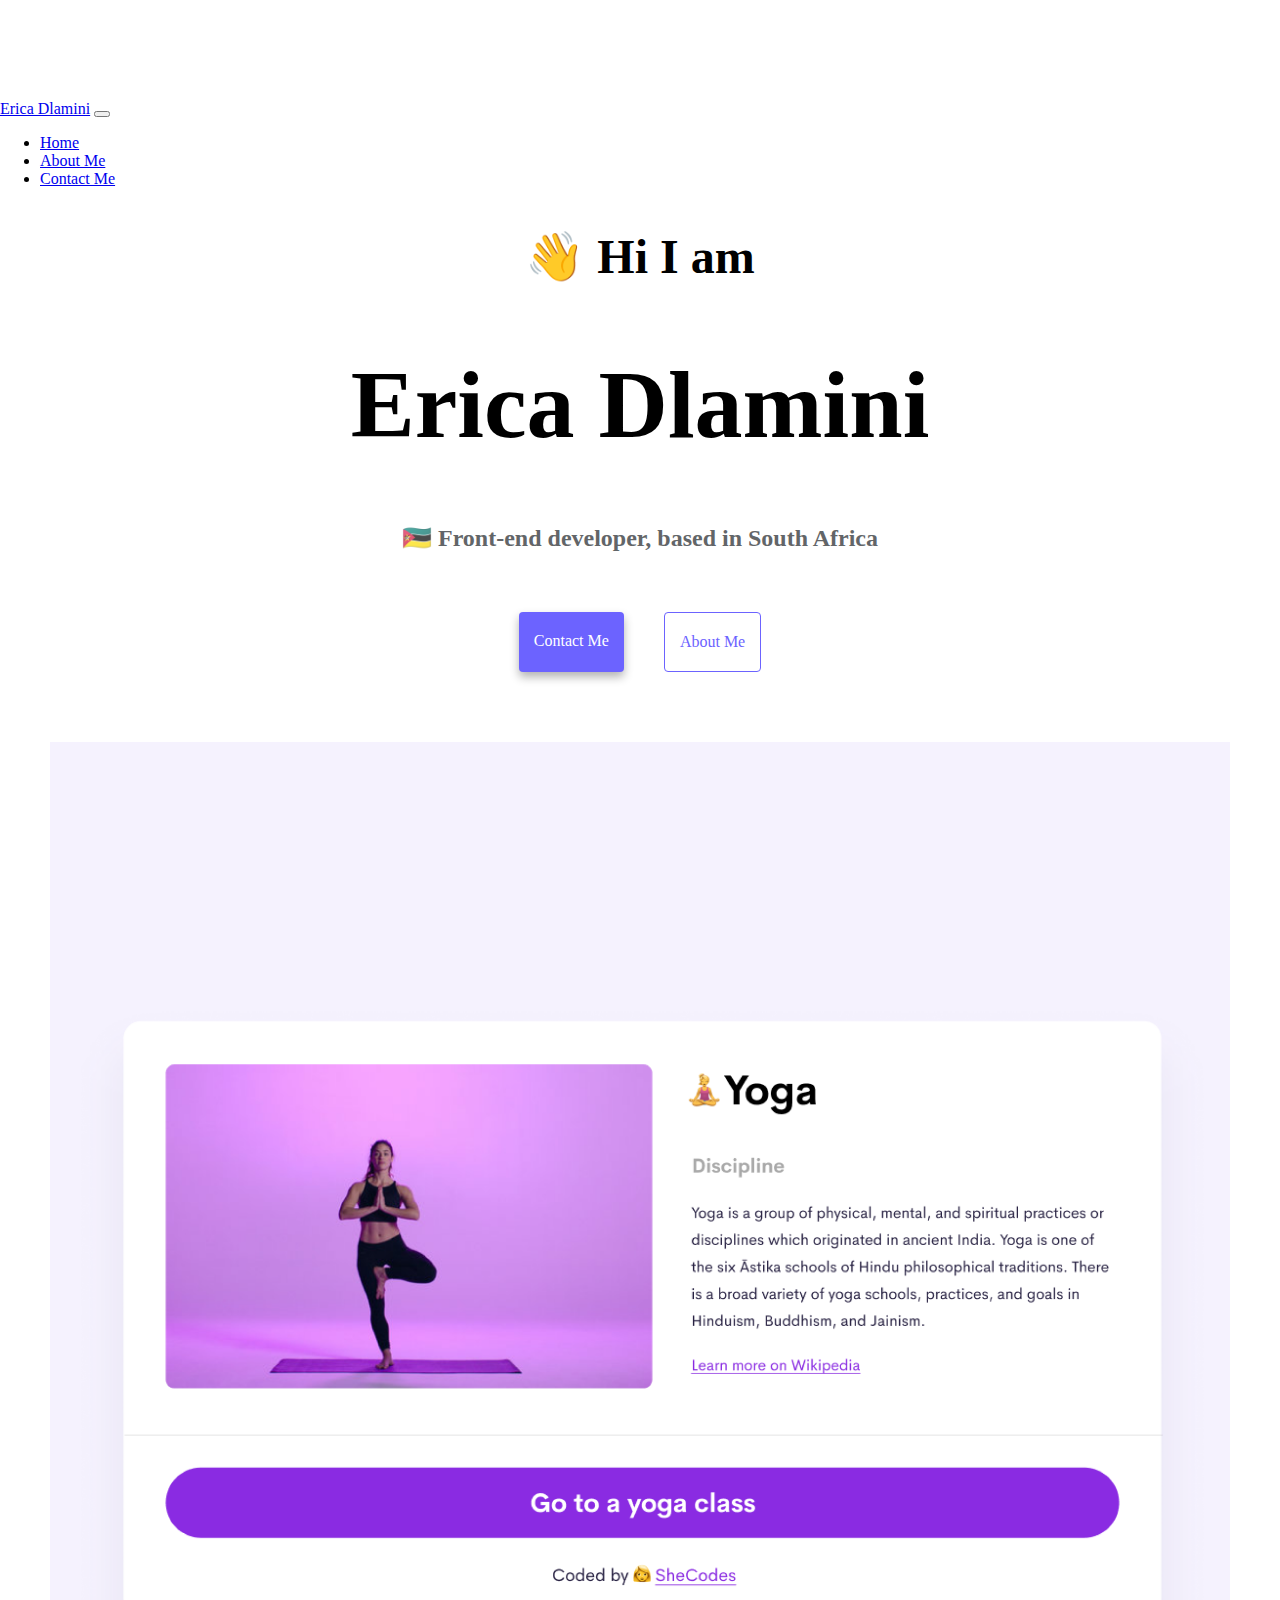
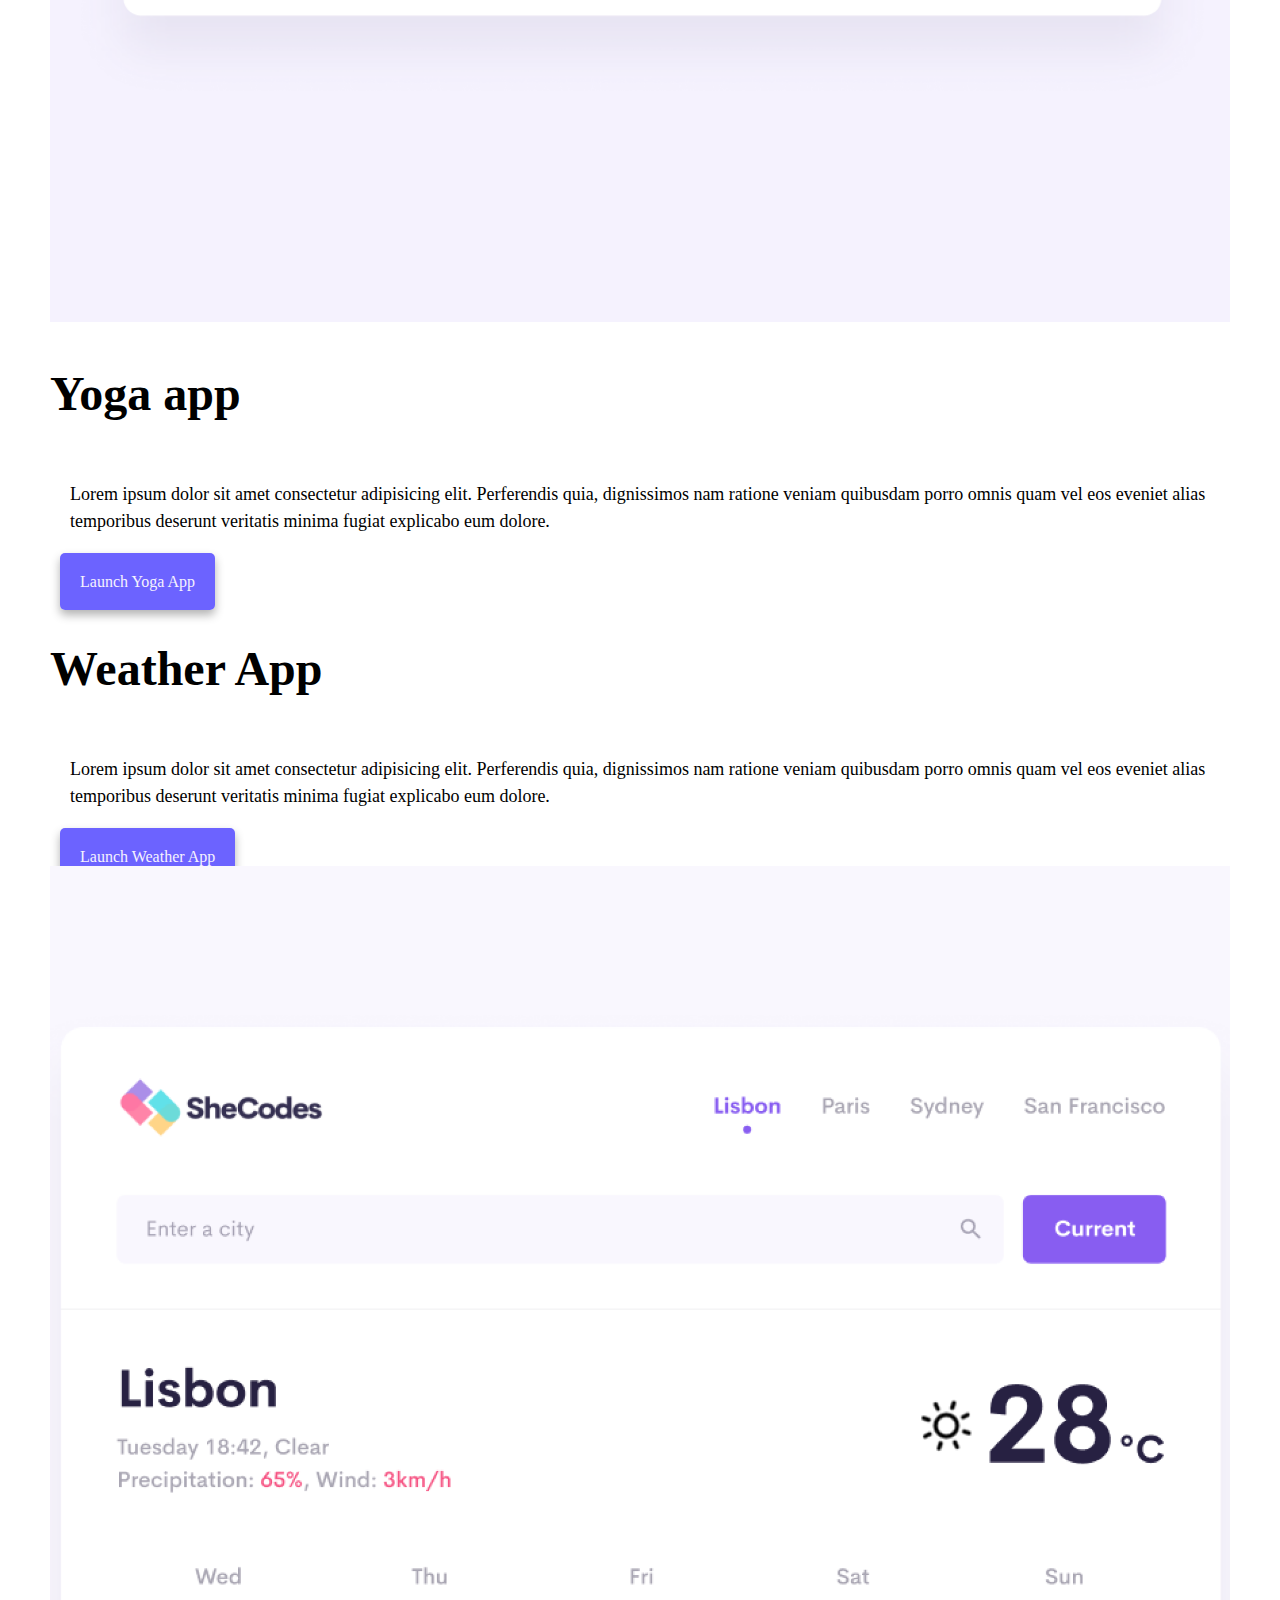
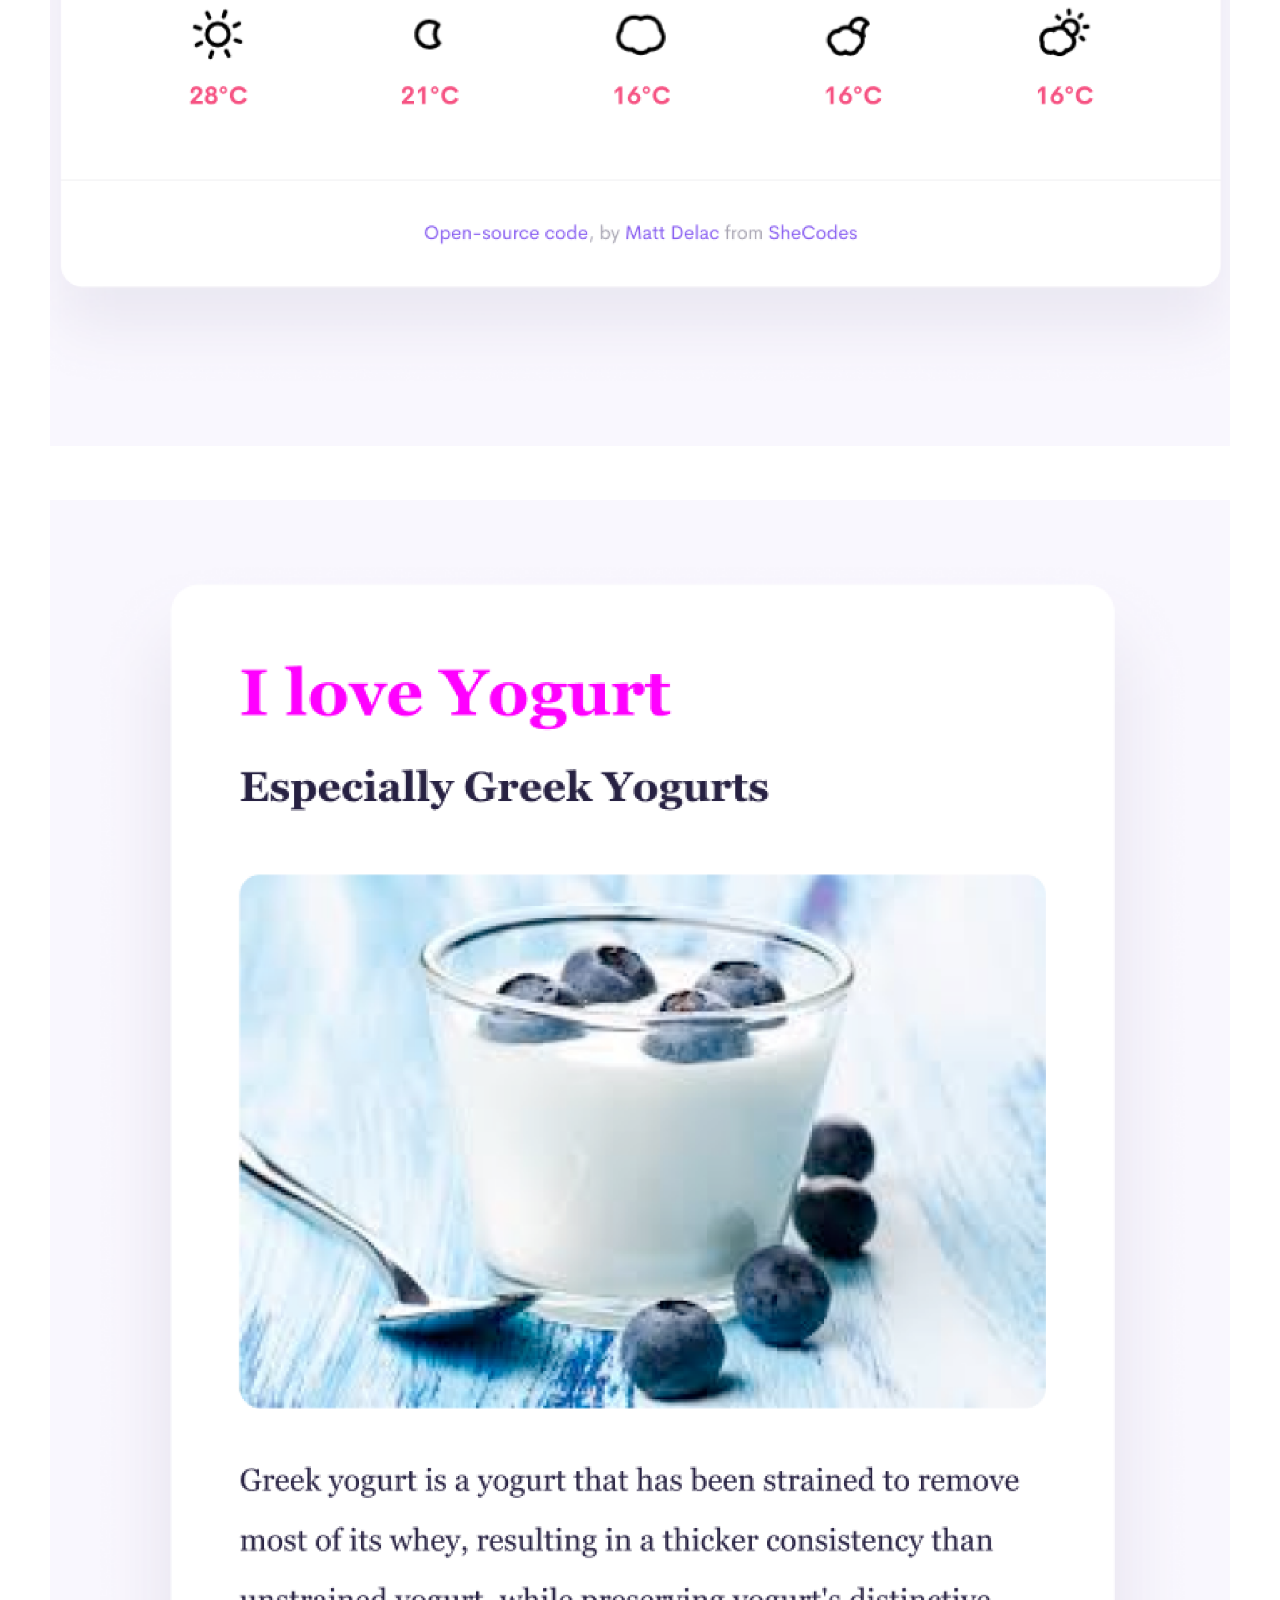
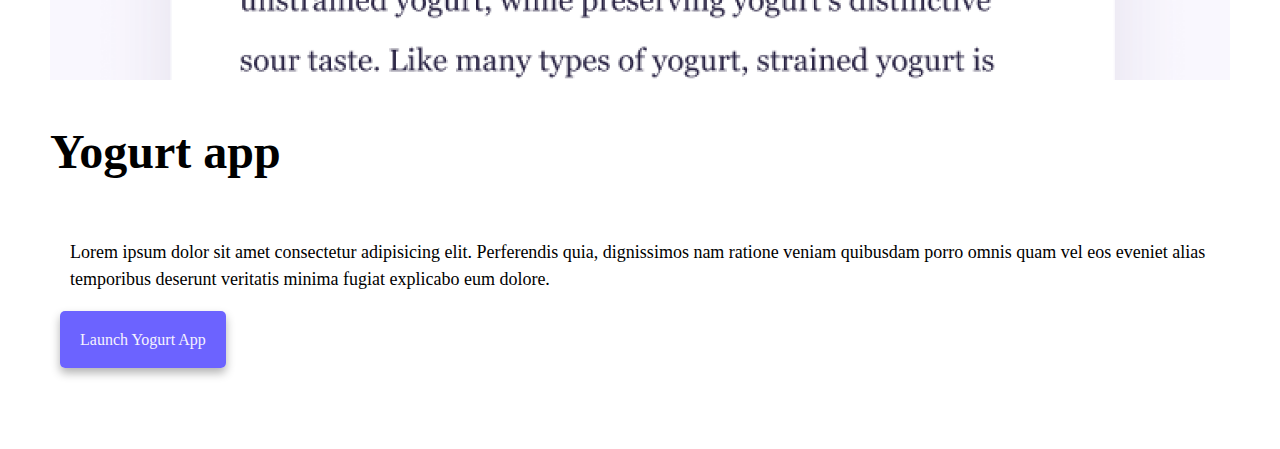
==== index.html @ 547a8e35 "Initial commit" ====
<!DOCTYPE html>
<html lang="en">
  <head>
    <meta charset="UTF-8" />
    <meta http-equiv="X-UA-Compatible" content="IE=edge" />
    <meta name="viewport" content="width=device-width, initial-scale=1.0" />
    <title>Erica Dlamini</title>
    <link rel="stylesheet" href="style.css" />
    <link
      href="https://cdn.jsdelivr.net/npm/bootstrap@5.3.2/dist/css/bootstrap.min.css"
      rel="stylesheet"
      integrity="sha384-T3c6CoIi6uLrA9TneNEoa7RxnatzjcDSCmG1MXxSR1GAsXEV/Dwwykc2MPK8M2HN"
      crossorigin="anonymous"
    />
  </head>
  <script
    src="https://cdn.jsdelivr.net/npm/bootstrap@5.3.2/dist/js/bootstrap.bundle.min.js"
    integrity="sha384-C6RzsynM9kWDrMNeT87bh95OGNyZPhcTNXj1NW7RuBCsyN/o0jlpcV8Qyq46cDfL"
    crossorigin="anonymous"
  ></script>

  <body>
    
      <nav class="navbar navbar-expand-lg navbar-light bg-light fixed-top">
        <div class="container">
          <a class="navbar-brand" href="index.html">Erica Dlamini</a>
          <button
            class="navbar-toggler"
            type="button"
            data-bs-toggle="collapse"
            data-bs-target="#navbarNav"
            aria-controls="navbarNav"
            aria-expanded="false"
            aria-label="Toggle navigation"
          >
            <span class="navbar-toggler-icon"></span>
          </button>
          <div class="collapse navbar-collapse" id="navbarNav">
            <ul class="navbar-nav">
              <li class="nav-item">
                <a class="nav-link active" aria-current="page" href="index.html"
                  >Home</a
                >
              </li>
              <li class="nav-item">
                <a class="nav-link" href="about.html">About Me</a>
              </li>
              <li class="nav-item">
                <a class="nav-link" href="#contact">Contact Me</a>
              </li>
            </ul>
          </div>
        
      </nav>
    
        <h2 class="subtitle-main">👋 Hi I am</h2>
        <h1 class="title-main">Erica Dlamini</h1>
        <h3>🇲🇿 Front-end developer, based in South Africa</h3>
        <div class="navigation-links">
          <a href="about.html#contact" class="contact-link">Contact me</a>
          <a href="about.html" class="about-link">About me</a>
        </div>
     

      <div class="container">
        <div class="row">
          <div class="col-md-6">
            <img src="images/yoga.png" class="img-fluid d-none d-sm-block">
          </div>
          <div class="col-md-6">
            <h2 class="project-title">Yoga app</h2>
            <p class="description-yoga">
              Lorem ipsum dolor sit amet consectetur adipisicing elit.
              Perferendis quia, dignissimos nam ratione veniam quibusdam porro
              omnis quam vel eos eveniet alias temporibus deserunt veritatis
              minima fugiat explicabo eum dolore.
            </p>
            <div>
              <a href="yoga.com" class="explore-button">Launch Yoga App</a>
            </div>
          </div>
        </div>
        <div class="row">
          <div class="col-md-6">
            <h2 class="project-title">Weather App</h2>
            <p class="description-yoga">
              Lorem ipsum dolor sit amet consectetur adipisicing elit.
              Perferendis quia, dignissimos nam ratione veniam quibusdam porro
              omnis quam vel eos eveniet alias temporibus deserunt veritatis
              minima fugiat explicabo eum dolore.
            </p>
            <div>
              <a href="" class="explore-button">Launch Weather App </a>
            </div>
          </div>
          <div class="col-md-6">
            <img src="images/weather.png" class="img-fluid d-none d-sm-block" />
          </div>
        </div>
        <div class="row">
          <div class="col-md-6">
            <img src="images/yogurt.png" class="img-fluid d-none d-sm-block" />
          </div>
          <div class="col-md-6">
            <h2 class="project-title">Yogurt app</h2>
            <p class="description-yoga">
              Lorem ipsum dolor sit amet consectetur adipisicing elit.
              Perferendis quia, dignissimos nam ratione veniam quibusdam porro
              omnis quam vel eos eveniet alias temporibus deserunt veritatis
              minima fugiat explicabo eum dolore.
            </p>
            <div>
              <a href="" class="explore-button  btn-center">Launch Yogurt App</a>
            </div>
          </div>
        </div>
      </div>
    </div>
  </body>
</html>
---- style.css ----
:root {
  --primary-color: #6c63ff;
  --secondary-color: #f5f2fe;
  --box-shadow: 0 5px 10px rgba(0, 0, 0, 0.3);
}

body {
  margin: 100px auto;
  display: block;
}
h1,
h2,
h3 {
  text-align: center;
}

p {
  background: var(--secondary-color);
  padding: 20px;
  border-radius: 4px;
  font-size: 18px;
  line-height: 1.5;
  text-align: center;
}

.navigation-links {
  display: flex;
  margin-top: 40px;
  justify-content: center;
}

.navigation-links a {
  margin: 20px;
  border-radius: 4px;
  padding: 20px 15px;
  text-decoration: none;
  text-transform: capitalize;
}

.contact-link {
  background: var(--primary-color);
  box-shadow: var(--box-shadow);
  color: white;
}

.about-link {
  color: var(--primary-color);
  border: 1px solid var(--primary-color);
}

.about-paragraphs {
  display: flex;
  margin: 30px 0;
}

.about-paragraphs p {
  margin: 10px;
}

.email-link {
  display: flex;
  justify-content: center;
  color: var(--primary-color);
  font-size: 28px;
  text-decoration: none;
}

.email-link:hover {
  text-decoration: underline;
}

.description-yoga {
  background: none;
  text-align: left;
}

.img-fluid {
  width: 100%;
}

.explore-button {
  background-color: var(--primary-color);
  color: var(--secondary-color);
  padding: 20px;
  margin: 10px;
  border-radius: 5px;
  text-decoration: none;
  box-shadow: var(--box-shadow);
}

.row {
  margin: 50px;
}

.project-title {
  font-size: 48px;
  text-align: left;
}

.subtitle-main {
  font-size: 48px;
}

.title-main {
  font-size: 96px;
}

.title-main-about {
  font-size: 98px;
  margin-top: 60px;
}
h3 {
  color: #212529;
  opacity: 70%;
  font-size: 24px;
}

.about-parag {
  background: none;
}

@media (max-width: 576px) {
  .title-main-about {
    font-size: 40px;
    margin-top: 100px;
  }
  .title-main {
    font-size: 50px;
  }
  .subtitle-main {
    margin-top: 100px;
    font-size: 30px;
  }

  .description-yoga {
    text-align: center;
  }
  .project-title {
    text-align: center;
  }

  .contact-link {
    display: block;
    padding: 30px 20px;
  }

  .explore-button {
    display: block;
    text-align: center;
  }
  .navigation-links {
    display: flex;
    justify-content: space-around;
    margin: 50px;
  }
  h3 {
    font-size: 10px;
  }
  #contact {
    margin: 60px;
  }
}
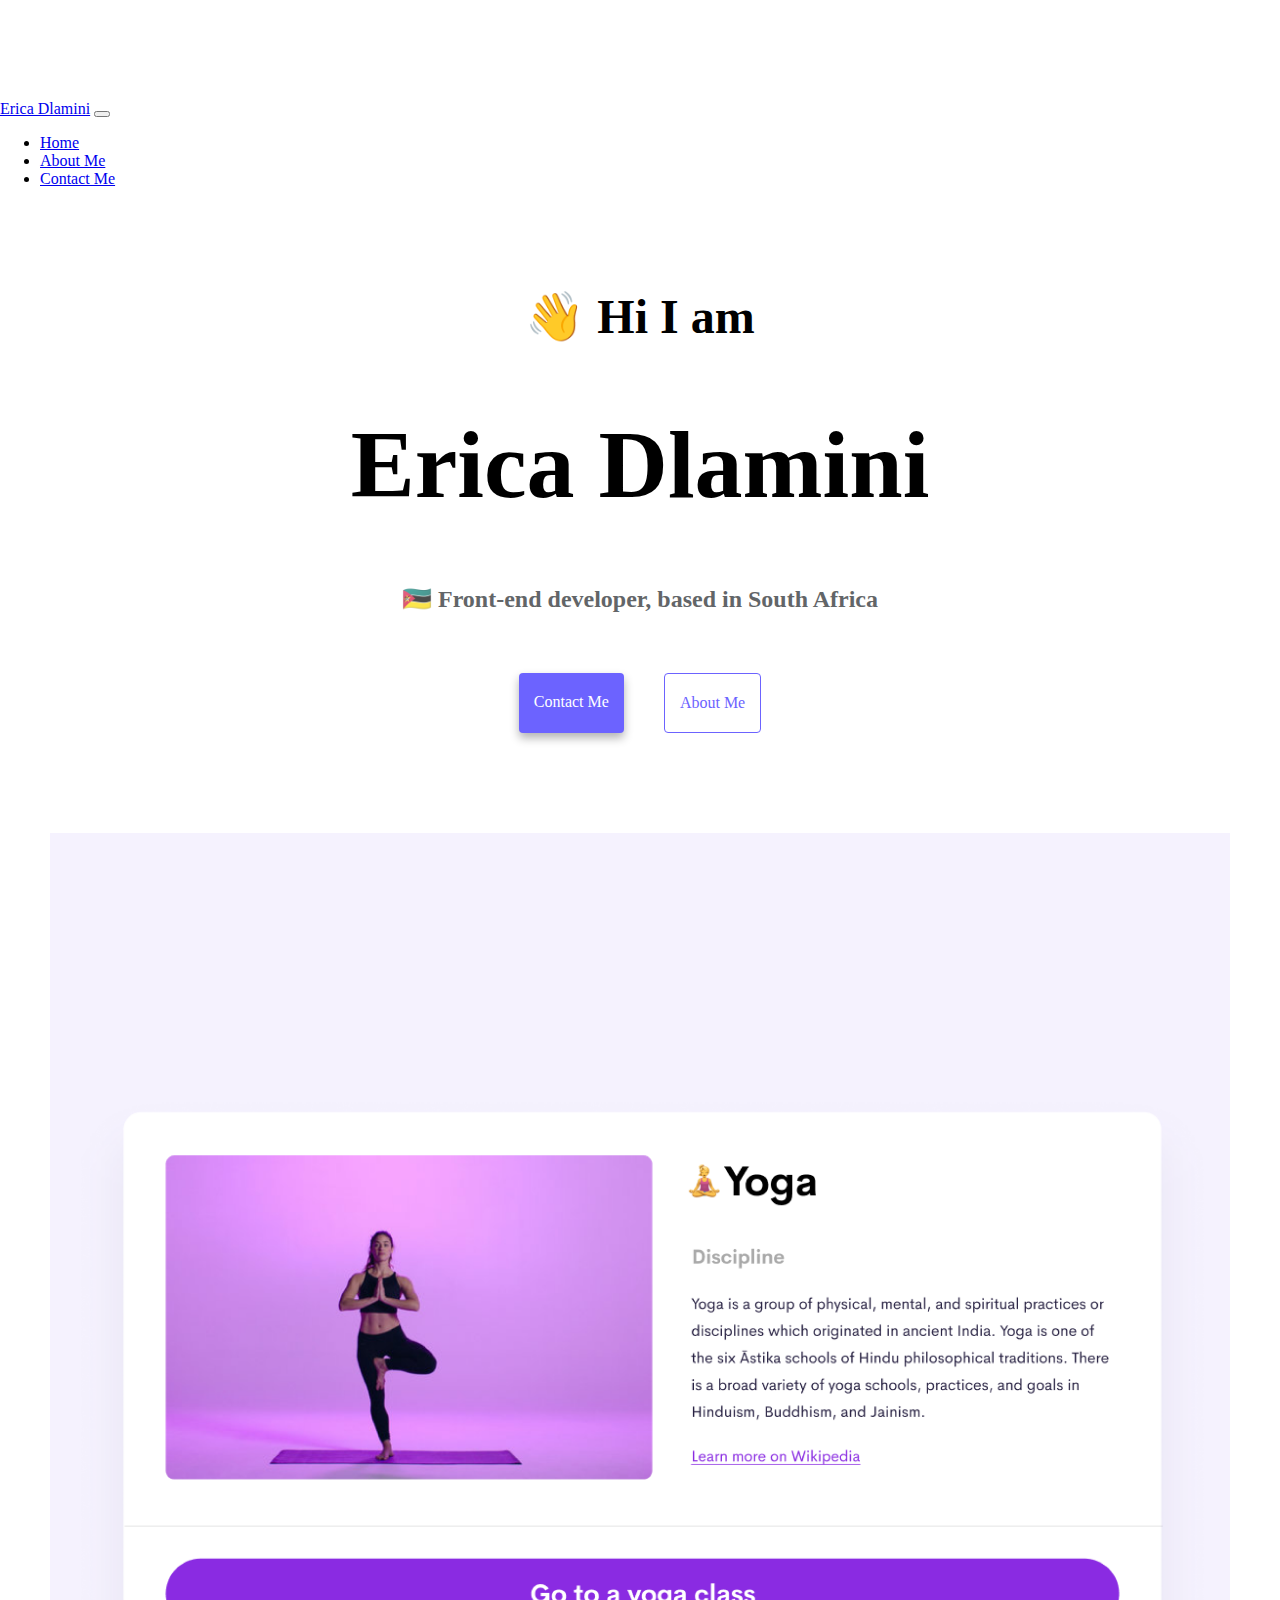
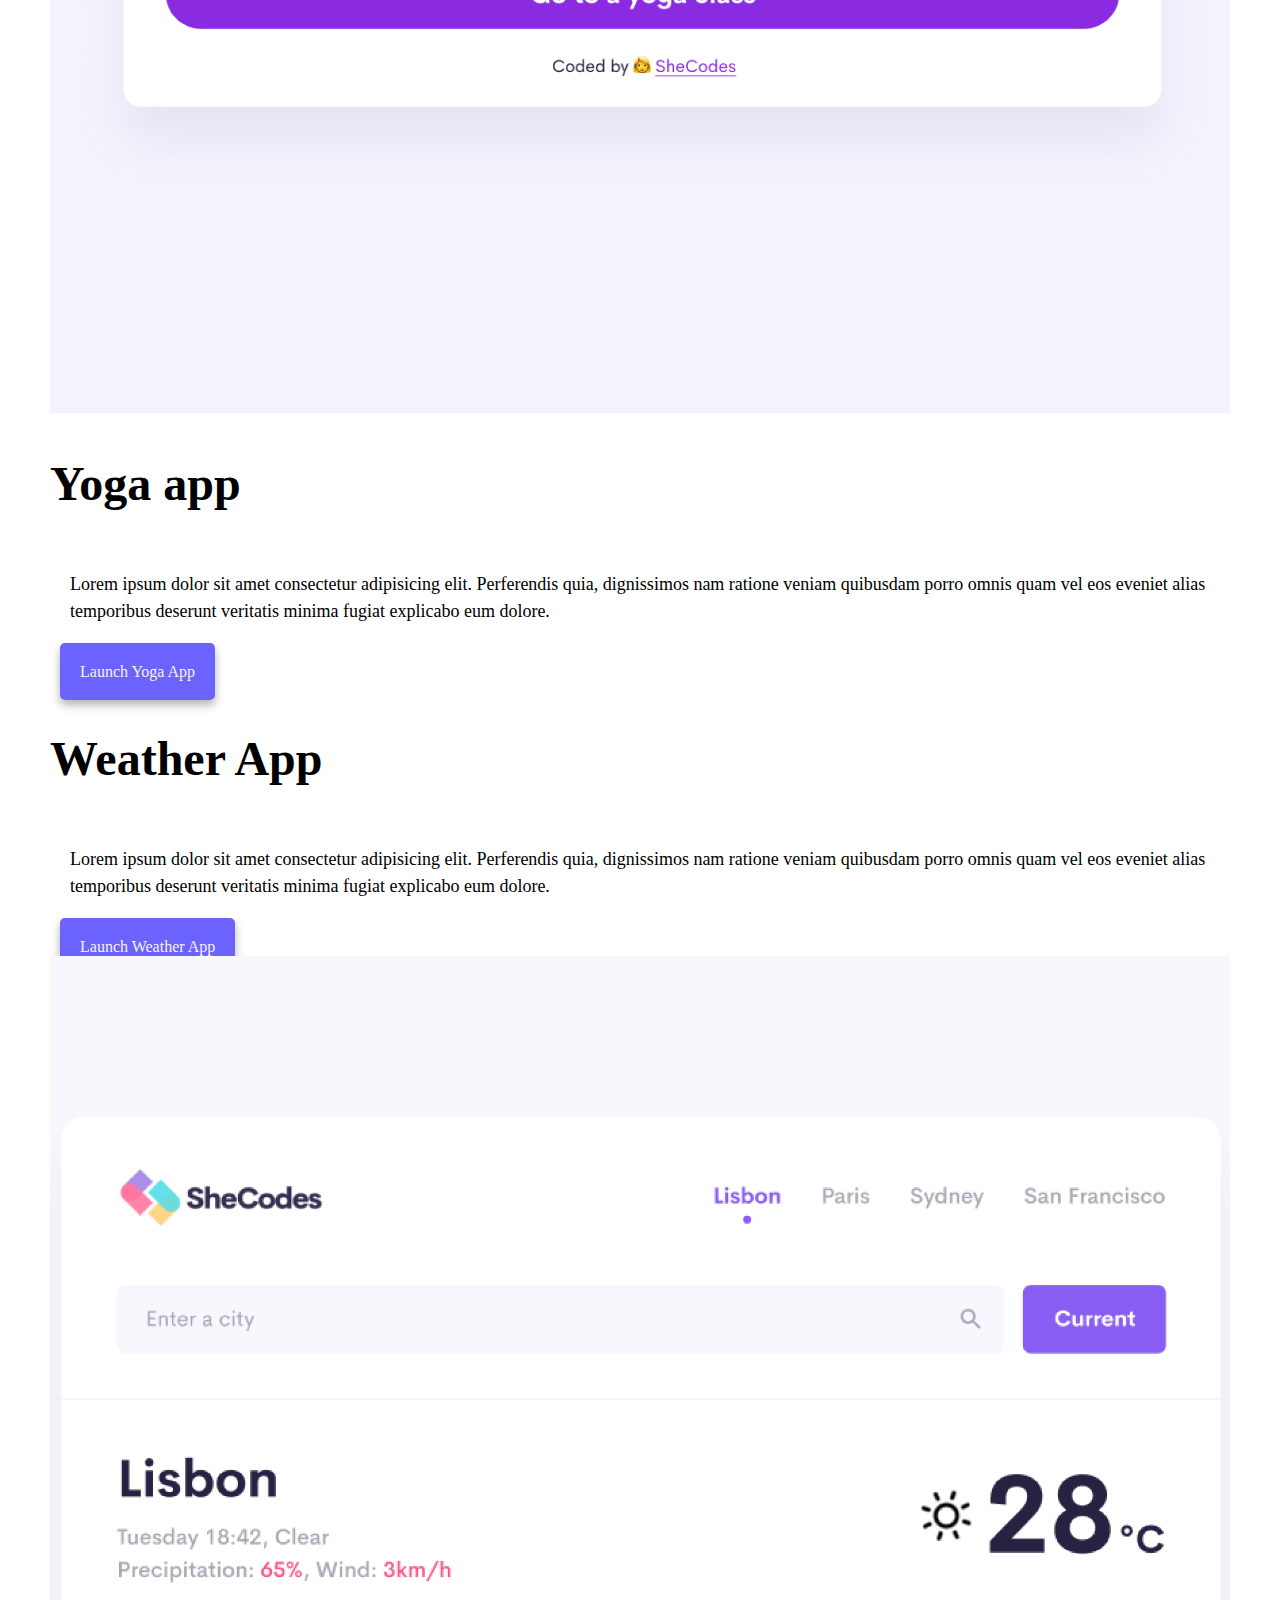
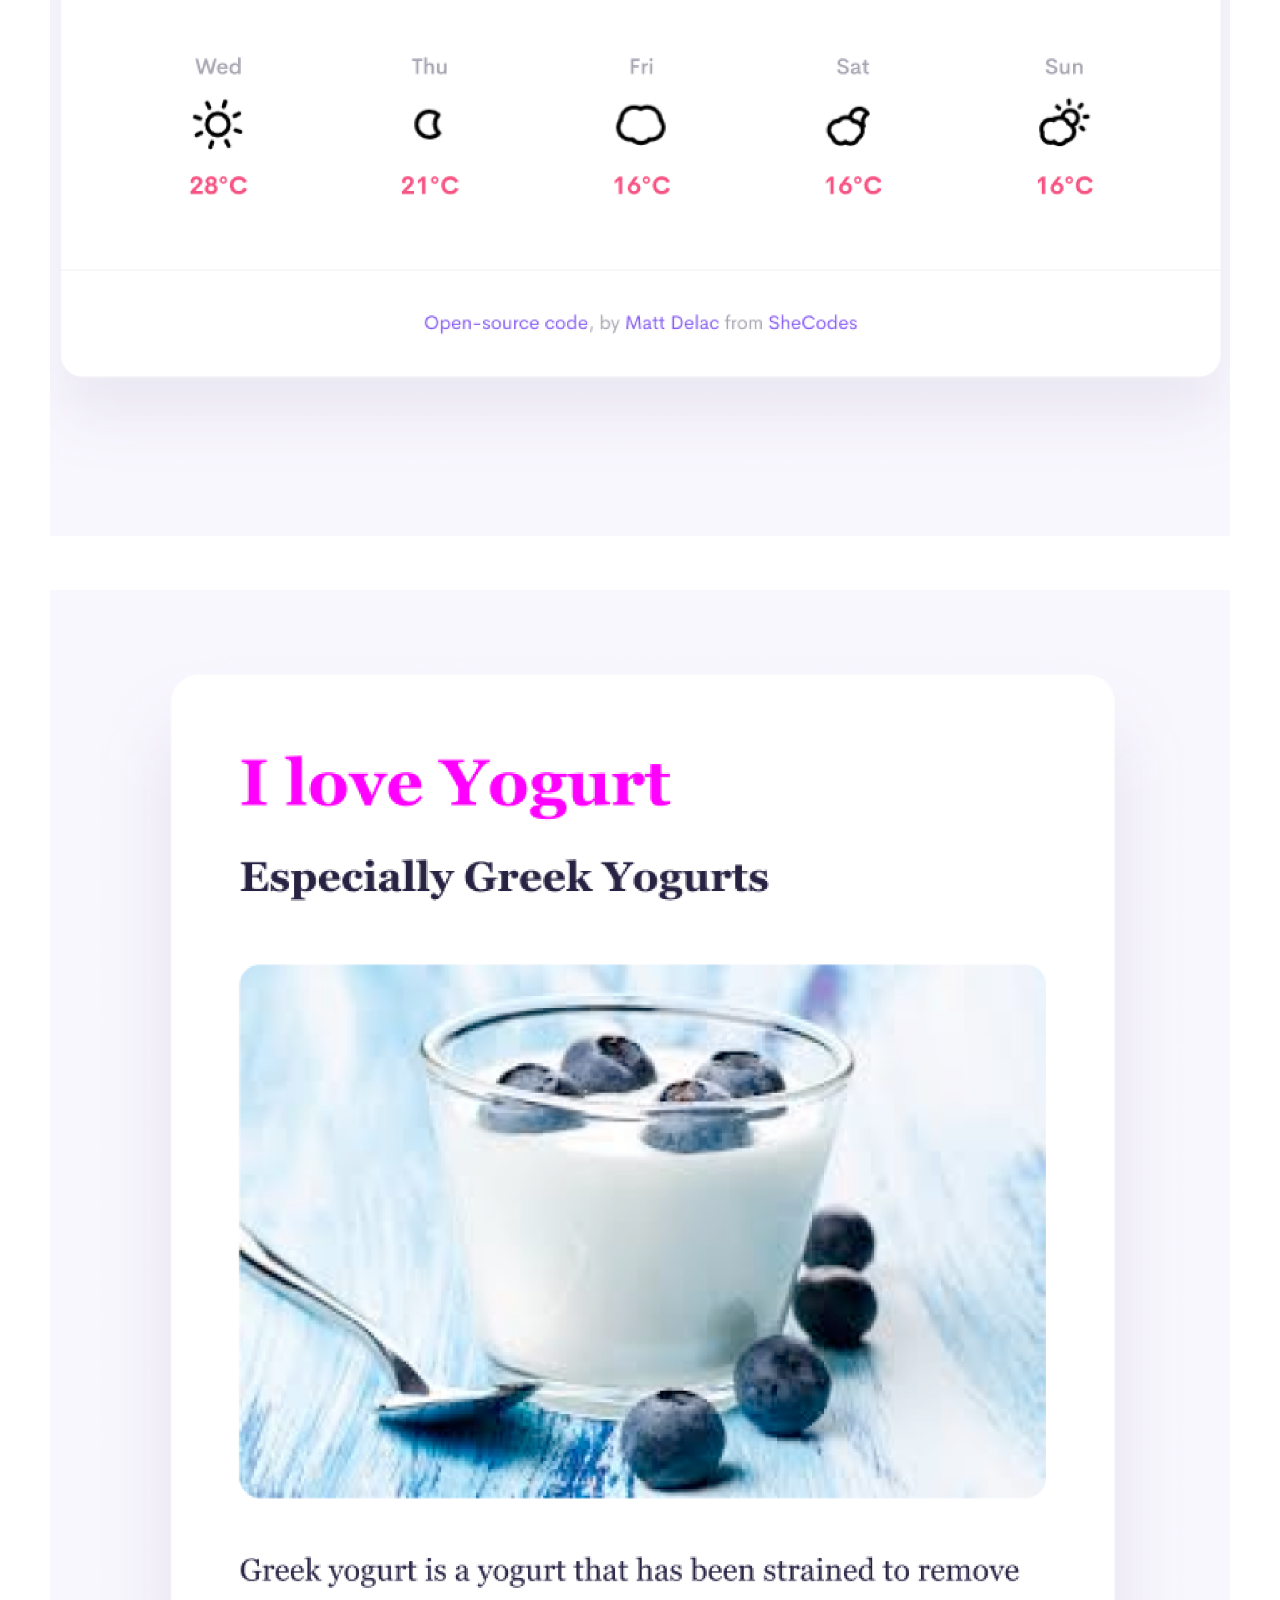
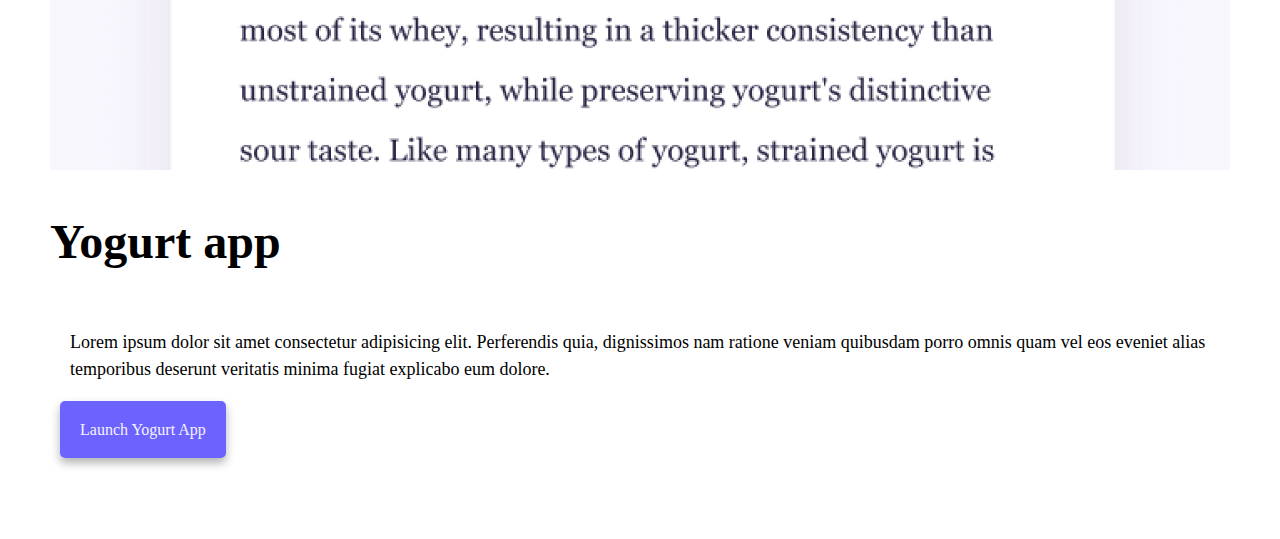
==== commit ed3b8784: "Updated SEO" ====
--- a/index.html
+++ b/index.html
@@ -4,7 +4,8 @@
     <meta charset="UTF-8" />
     <meta http-equiv="X-UA-Compatible" content="IE=edge" />
     <meta name="viewport" content="width=device-width, initial-scale=1.0" />
-    <title>Erica Dlamini</title>
+    <meta name="decription" content="Front End Developer based in Cape Tow,South Africa and experienced in high value web development project, check for Erica Dlamini project and contact details " >
+    <title>Front-end Developer | Erica Dlamini</title>
     <link rel="stylesheet" href="style.css" />
     <link
       href="https://cdn.jsdelivr.net/npm/bootstrap@5.3.2/dist/css/bootstrap.min.css"
@@ -43,10 +44,10 @@
                 >
               </li>
               <li class="nav-item">
-                <a class="nav-link" href="about.html">About Me</a>
+                <a class="nav-link" href="about.html" title="About Erica Dlamini">About Me</a>
               </li>
               <li class="nav-item">
-                <a class="nav-link" href="#contact">Contact Me</a>
+                <a class="nav-link" href="#contact" title="Contact Erica Dlamini">Contact Me</a>
               </li>
             </ul>
           </div>
@@ -57,15 +58,15 @@
         <h1 class="title-main">Erica Dlamini</h1>
         <h3>🇲🇿 Front-end developer, based in South Africa</h3>
         <div class="navigation-links">
-          <a href="about.html#contact" class="contact-link">Contact me</a>
-          <a href="about.html" class="about-link">About me</a>
+          <a href="about.html#contact" class="contact-link" title="Contact Erica Dlamini">Contact me</a>
+          <a href="about.html" class="about-link" title="About Erica Dlamini">About me</a>
         </div>
      
 
       <div class="container">
         <div class="row">
           <div class="col-md-6">
-            <img src="images/yoga.png" class="img-fluid d-none d-sm-block">
+            <img src="images/yoga.png" class="img-fluid d-none d-sm-block" alt="yoga project preview image">
           </div>
           <div class="col-md-6">
             <h2 class="project-title">Yoga app</h2>
@@ -76,7 +77,7 @@
               minima fugiat explicabo eum dolore.
             </p>
             <div>
-              <a href="yoga.com" class="explore-button">Launch Yoga App</a>
+              <a href="yoga.com" class="explore-button" title="Yoga App Project">Launch Yoga App</a>
             </div>
           </div>
         </div>
@@ -90,16 +91,16 @@
               minima fugiat explicabo eum dolore.
             </p>
             <div>
-              <a href="" class="explore-button">Launch Weather App </a>
+              <a href="" class="explore-button" title="Weather App Project">Launch Weather App </a>
             </div>
           </div>
           <div class="col-md-6">
-            <img src="images/weather.png" class="img-fluid d-none d-sm-block" />
+            <img src="images/weather.png" class="img-fluid d-none d-sm-block" alt="weather app project preview image" />
           </div>
         </div>
         <div class="row">
           <div class="col-md-6">
-            <img src="images/yogurt.png" class="img-fluid d-none d-sm-block" />
+            <img src="images/yogurt.png" class="img-fluid d-none d-sm-block" alta="yogurt project preview image"/>
           </div>
           <div class="col-md-6">
             <h2 class="project-title">Yogurt app</h2>
@@ -110,7 +111,7 @@
               minima fugiat explicabo eum dolore.
             </p>
             <div>
-              <a href="" class="explore-button  btn-center">Launch Yogurt App</a>
+              <a href="" class="explore-button  btn-center" title="Yogurt App Project">Launch Yogurt App</a>
             </div>
           </div>
         </div>
--- a/style.css
+++ b/style.css
@@ -31,6 +31,7 @@
 
 .navigation-links a {
   margin: 20px;
+  margin-bottom: 50px;
   border-radius: 4px;
   padding: 20px 15px;
   text-decoration: none;
@@ -99,6 +100,7 @@
 
 .subtitle-main {
   font-size: 48px;
+  margin-top: 100px;
 }
 
 .title-main {
